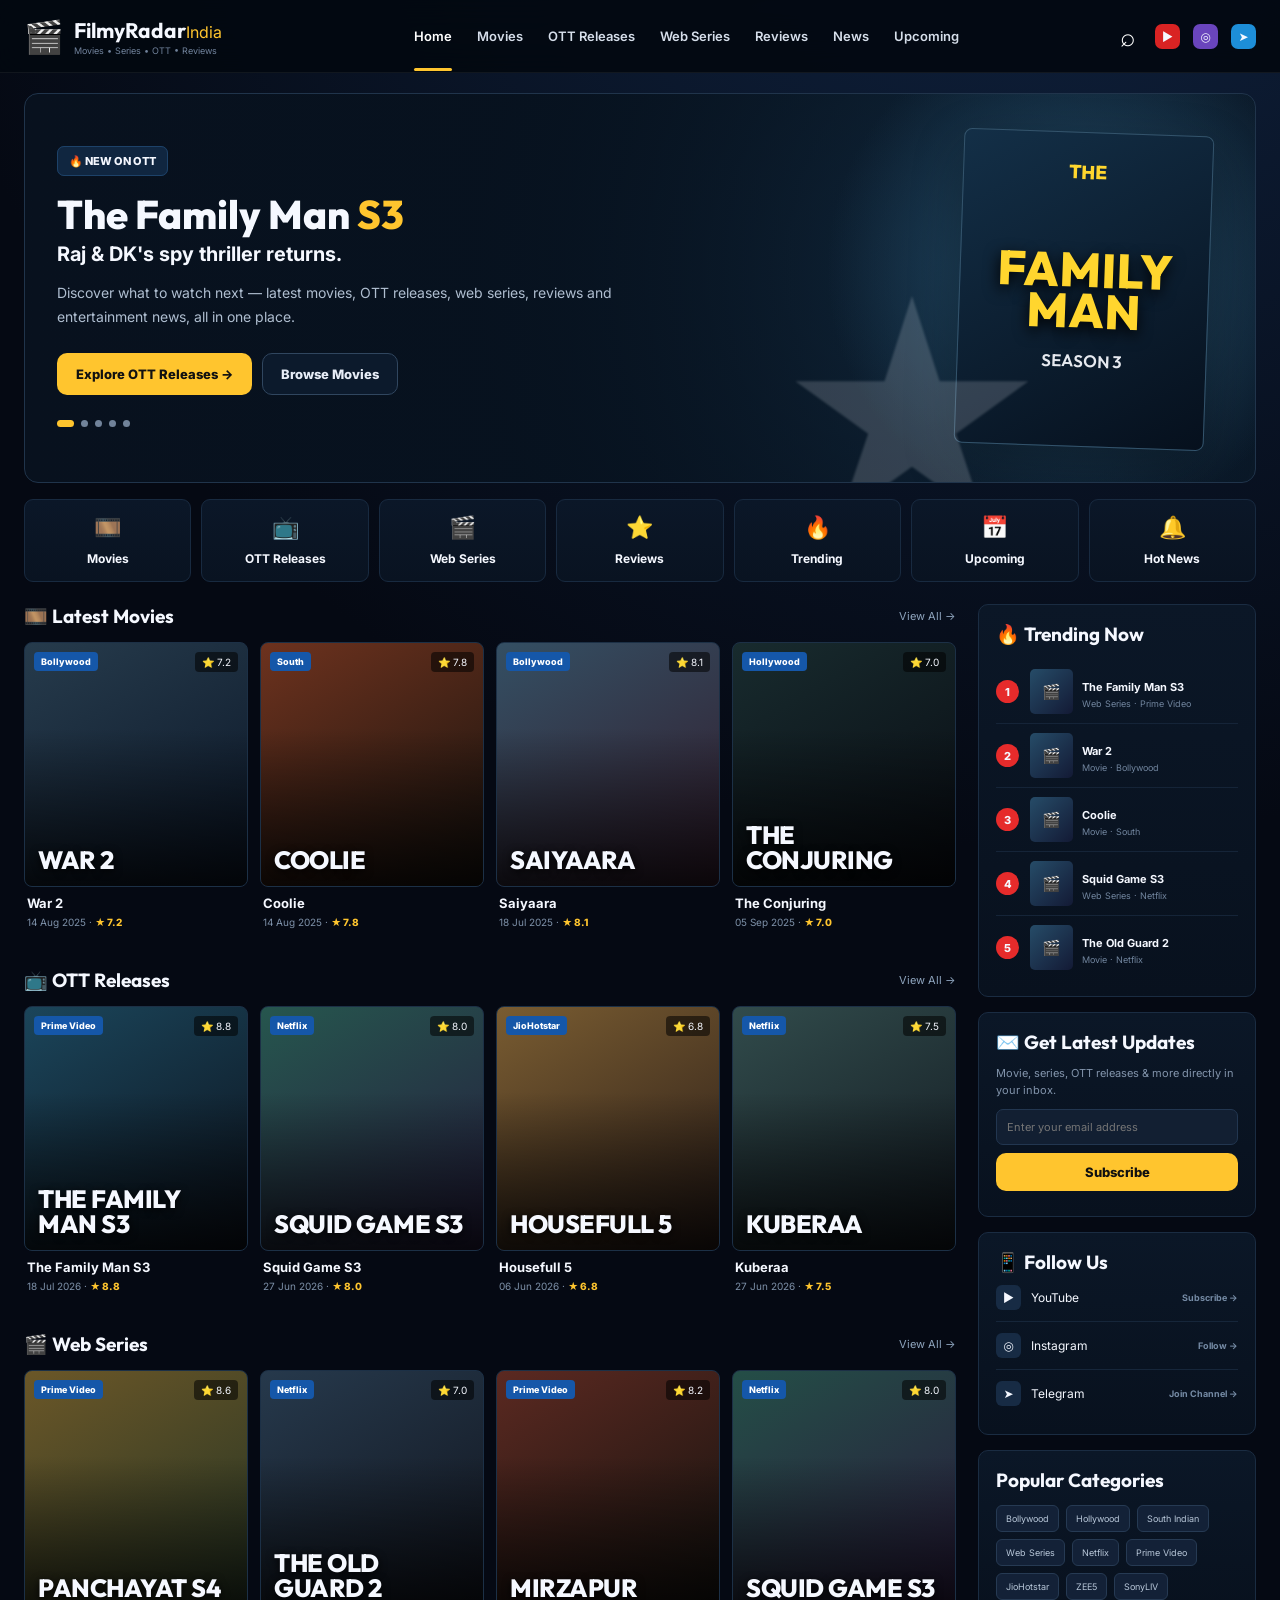
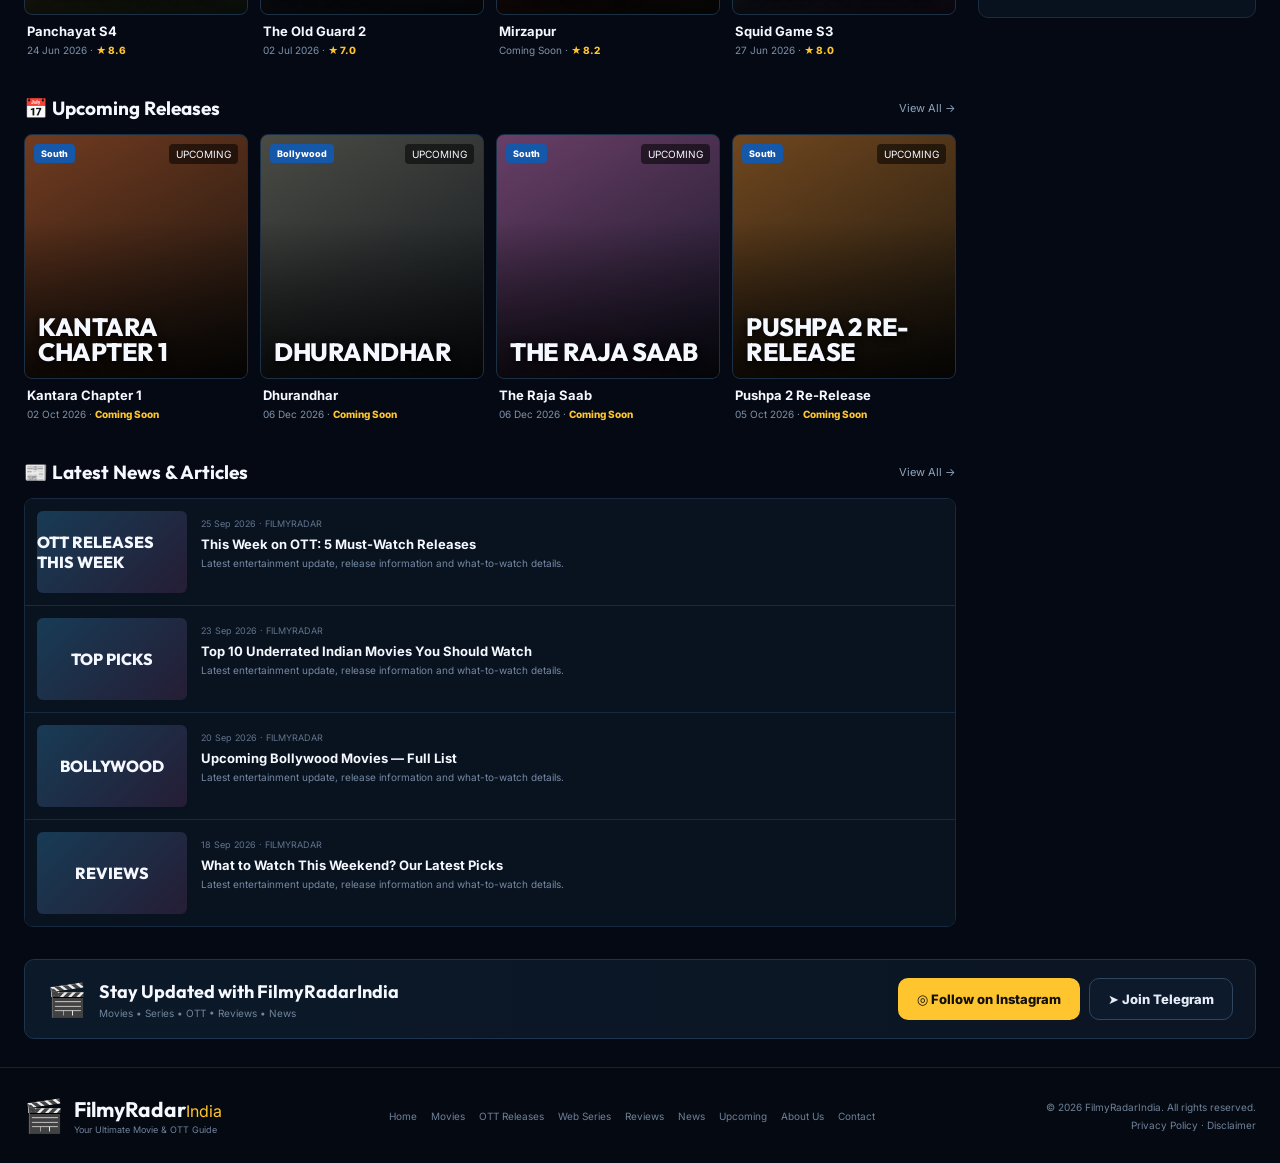
==== FilmyRadarIndia-website/index.html @ 2db6ef1a "Add files via upload" ====
<!DOCTYPE html>
<html lang="en">
<head>
  <meta charset="UTF-8">
  <meta name="viewport" content="width=device-width, initial-scale=1.0">
  <meta name="description" content="FilmyRadarIndia — Movies, Web Series, OTT releases, reviews, news and upcoming entertainment.">
  <title>FilmyRadarIndia — Movies, OTT, Web Series & Reviews</title>
  <link rel="preconnect" href="https://fonts.googleapis.com">
  <link rel="preconnect" href="https://fonts.gstatic.com" crossorigin>
  <link href="https://fonts.googleapis.com/css2?family=Inter:wght@400;500;600;700;800&family=Outfit:wght@500;600;700;800&display=swap" rel="stylesheet">
  <link rel="stylesheet" href="styles.css">
</head>
<body>
  <header class="header">
    <div class="container nav">
      <a class="brand" href="#">
        <span class="brand-icon">🎬</span>
        <span><b>FilmyRadar</b><em>India</em><small>Movies • Series • OTT • Reviews</small></span>
      </a>
      <button class="menu-btn" id="menuBtn" aria-label="Open menu">☰</button>
      <nav id="mainNav">
        <a class="active" href="#home">Home</a>
        <a href="#movies">Movies</a>
        <a href="#ott">OTT Releases</a>
        <a href="#series">Web Series</a>
        <a href="#reviews">Reviews</a>
        <a href="#news">News</a>
        <a href="#upcoming">Upcoming</a>
      </nav>
      <div class="nav-actions">
        <button class="icon-btn" id="searchBtn" aria-label="Search">⌕</button>
        <a href="#" aria-label="YouTube">▶</a>
        <a href="#" aria-label="Instagram">◎</a>
        <a href="#" aria-label="Telegram">➤</a>
      </div>
    </div>
    <div class="search-bar" id="searchBar">
      <div class="container search-inner">
        <input id="searchInput" type="search" placeholder="Search movies, series, OTT platforms..." autocomplete="off">
        <button id="clearSearch">Clear</button>
      </div>
    </div>
  </header>

  <main id="home">
    <section class="hero container">
      <div class="hero-copy">
        <span class="pill">🔥 NEW ON OTT</span>
        <h1>The Family Man <span>S3</span></h1>
        <h2>Raj & DK's spy thriller returns.</h2>
        <p>Discover what to watch next — latest movies, OTT releases, web series, reviews and entertainment news, all in one place.</p>
        <div class="hero-actions">
          <a class="btn primary" href="#ott">Explore OTT Releases →</a>
          <a class="btn ghost" href="#movies">Browse Movies</a>
        </div>
        <div class="dots"><i class="on"></i><i></i><i></i><i></i><i></i></div>
      </div>
      <div class="hero-art">
        <div class="hero-glow"></div>
        <div class="hero-poster">
          <div class="poster-top">THE</div>
          <strong>FAMILY<br>MAN</strong>
          <span>SEASON 3</span>
        </div>
        <div class="hero-person">★</div>
      </div>
    </section>

    <section class="container quick-grid">
      <a href="#movies"><span>🎞️</span><b>Movies</b></a>
      <a href="#ott"><span>📺</span><b>OTT Releases</b></a>
      <a href="#series"><span>🎬</span><b>Web Series</b></a>
      <a href="#reviews"><span>⭐</span><b>Reviews</b></a>
      <a href="#trending"><span>🔥</span><b>Trending</b></a>
      <a href="#upcoming"><span>📅</span><b>Upcoming</b></a>
      <a href="#news"><span>🔔</span><b>Hot News</b></a>
    </section>

    <div class="container content-layout">
      <div class="main-content">
        <section class="section" id="movies">
          <div class="section-head"><h2>🎞️ Latest Movies</h2><a href="#">View All →</a></div>
          <div class="card-grid" id="movieGrid"></div>
        </section>

        <section class="section" id="ott">
          <div class="section-head"><h2>📺 OTT Releases</h2><a href="#">View All →</a></div>
          <div class="card-grid" id="ottGrid"></div>
        </section>

        <section class="section" id="series">
          <div class="section-head"><h2>🎬 Web Series</h2><a href="#">View All →</a></div>
          <div class="card-grid" id="seriesGrid"></div>
        </section>

        <section class="section" id="upcoming">
          <div class="section-head"><h2>📅 Upcoming Releases</h2><a href="#">View All →</a></div>
          <div class="card-grid" id="upcomingGrid"></div>
        </section>

        <section class="section" id="news">
          <div class="section-head"><h2>📰 Latest News & Articles</h2><a href="#">View All →</a></div>
          <div class="news-list" id="newsList"></div>
        </section>
      </div>

      <aside class="sidebar">
        <section class="side-card" id="trending">
          <div class="side-head"><h2>🔥 Trending Now</h2></div>
          <div id="trendingList"></div>
        </section>

        <section class="side-card subscribe">
          <h2>✉️ Get Latest Updates</h2>
          <p>Movie, series, OTT releases & more directly in your inbox.</p>
          <form id="subscribeForm">
            <input type="email" required placeholder="Enter your email address">
            <button class="btn primary" type="submit">Subscribe</button>
          </form>
          <small id="subscribeMsg"></small>
        </section>

        <section class="side-card">
          <h2>📱 Follow Us</h2>
          <div class="social-list">
            <a href="#"><span>▶</span> YouTube <b>Subscribe →</b></a>
            <a href="#"><span>◎</span> Instagram <b>Follow →</b></a>
            <a href="#"><span>➤</span> Telegram <b>Join Channel →</b></a>
          </div>
        </section>

        <section class="side-card">
          <h2>Popular Categories</h2>
          <div class="tags">
            <button>Bollywood</button><button>Hollywood</button><button>South Indian</button>
            <button>Web Series</button><button>Netflix</button><button>Prime Video</button>
            <button>JioHotstar</button><button>ZEE5</button><button>SonyLIV</button>
          </div>
        </section>
      </aside>
    </div>

    <section class="container cta">
      <div>
        <span class="brand-icon">🎬</span>
        <div><h2>Stay Updated with FilmyRadarIndia</h2><p>Movies • Series • OTT • Reviews • News</p></div>
      </div>
      <div class="cta-buttons"><a class="btn primary" href="#">◎ Follow on Instagram</a><a class="btn ghost" href="#">➤ Join Telegram</a></div>
    </section>
  </main>

  <footer>
    <div class="container footer-grid">
      <div class="footer-brand"><a class="brand" href="#"><span class="brand-icon">🎬</span><span><b>FilmyRadar</b><em>India</em><small>Your Ultimate Movie & OTT Guide</small></span></a></div>
      <div class="footer-links"><a href="#home">Home</a><a href="#movies">Movies</a><a href="#ott">OTT Releases</a><a href="#series">Web Series</a><a href="#reviews">Reviews</a><a href="#news">News</a><a href="#upcoming">Upcoming</a><a href="#">About Us</a><a href="#">Contact</a></div>
      <div class="copyright">© 2026 FilmyRadarIndia. All rights reserved.<br><a href="#">Privacy Policy</a> · <a href="#">Disclaimer</a></div>
    </div>
  </footer>
  <div class="toast" id="toast"></div>
  <script src="script.js"></script>
</body>
</html>
---- FilmyRadarIndia-website/styles.css ----
:root{
  --bg:#050913;--bg2:#080f1b;--card:#0b1524;--card2:#0e1a2c;--line:#17283d;
  --text:#f5f8ff;--muted:#91a1b8;--yellow:#ffc52e;--yellow2:#ffdb63;--blue:#4d8dff;
  --shadow:0 18px 50px rgba(0,0,0,.28)
}
*{box-sizing:border-box}html{scroll-behavior:smooth}body{margin:0;background:radial-gradient(circle at 80% -10%,#102442 0,#050913 35%);color:var(--text);font-family:Inter,system-ui,sans-serif}a{text-decoration:none;color:inherit}button,input{font:inherit}.container{width:min(1400px,calc(100% - 48px));margin:auto}
.header{position:sticky;top:0;z-index:20;background:rgba(3,8,16,.9);backdrop-filter:blur(18px);border-bottom:1px solid rgba(255,255,255,.06)}.nav{height:72px;display:flex;align-items:center;gap:28px}
.brand{display:flex;align-items:center;gap:10px;min-width:235px}.brand-icon{font-size:32px}.brand b{font-family:Outfit;font-size:21px}.brand em{font-style:normal;color:var(--yellow)}.brand small{display:block;color:#71839c;font-size:9px;margin-top:2px}
nav{display:flex;align-items:center;gap:25px;flex:1;justify-content:center}nav a{font-size:13px;font-weight:600;color:#d6deea;padding:27px 0;position:relative}nav a:hover,nav a.active{color:#fff}nav a.active:after{content:"";position:absolute;bottom:0;left:0;right:0;height:3px;background:var(--yellow);border-radius:3px}
.nav-actions{display:flex;align-items:center;gap:13px}.nav-actions a{width:25px;height:25px;border-radius:7px;background:#16243a;display:grid;place-items:center;font-size:12px}.nav-actions a:first-of-type{background:#d92323}.nav-actions a:nth-of-type(2){background:#6a45bd}.nav-actions a:nth-of-type(3){background:#1d8ed8}.icon-btn,.menu-btn{background:none;border:0;color:#fff;font-size:26px;cursor:pointer}.menu-btn{display:none}.search-bar{display:none;border-top:1px solid var(--line);background:#070d18}.search-bar.open{display:block}.search-inner{padding:12px 0;display:flex;gap:10px}.search-inner input{flex:1;background:#0d192a;border:1px solid var(--line);border-radius:10px;padding:12px 15px;color:#fff;outline:none}.search-inner button{border:0;background:#17263a;color:#b9c7d9;border-radius:10px;padding:0 16px;cursor:pointer}
.hero{height:390px;margin-top:20px;border:1px solid #20344b;border-radius:14px;overflow:hidden;position:relative;background:linear-gradient(90deg,#08111e 0%,rgba(7,18,31,.88) 43%,rgba(8,17,29,.22) 100%),radial-gradient(circle at 75% 45%,#183a55,#07111e 50%);display:flex;align-items:center}.hero-copy{padding:45px 32px;position:relative;z-index:2;width:52%}.pill{font-size:11px;font-weight:800;background:#102640;border:1px solid #1d4269;border-radius:7px;padding:7px 11px}.hero h1{font:800 40px Outfit;margin:20px 0 3px}.hero h1 span{color:var(--yellow)}.hero h2{font-size:20px;margin:0 0 15px}.hero p{color:#afbed0;line-height:1.65;max-width:560px;font-size:14px}.hero-actions{display:flex;gap:10px;margin-top:25px}.btn{display:inline-flex;align-items:center;justify-content:center;border-radius:10px;padding:12px 18px;font-weight:800;font-size:13px;border:1px solid transparent;cursor:pointer}.primary{background:var(--yellow);color:#111}.primary:hover{background:var(--yellow2)}.ghost{background:#0c1a2c;border-color:#30465f;color:#e7edf7}.dots{display:flex;gap:7px;margin-top:25px}.dots i{width:7px;height:7px;border-radius:50%;background:#71839a}.dots i.on{width:17px;border-radius:5px;background:var(--yellow)}
.hero-art{position:absolute;right:0;top:0;height:100%;width:54%;overflow:hidden}.hero-glow{position:absolute;width:550px;height:550px;right:-100px;top:-100px;border-radius:50%;background:radial-gradient(circle,#244c67 0,transparent 65%)}.hero-person{position:absolute;right:31%;bottom:-100px;font-size:270px;opacity:.17;filter:blur(1px)}.hero-poster{position:absolute;right:7%;top:38px;width:250px;height:315px;border-radius:8px;background:linear-gradient(150deg,#132f47,#06101d);border:1px solid #33536b;box-shadow:var(--shadow);padding:27px;color:#ffd62e;text-align:center;transform:rotate(2deg)}.hero-poster .poster-top{font:800 19px Outfit}.hero-poster strong{display:block;font:800 48px/0.86 Outfit;margin-top:65px;text-shadow:0 5px 15px #000}.hero-poster span{display:block;color:#e6e9ef;margin-top:18px;font:600 17px Outfit}
.quick-grid{display:grid;grid-template-columns:repeat(7,1fr);gap:10px;margin-top:16px}.quick-grid a{background:linear-gradient(180deg,#0b1728,#091321);border:1px solid #182a40;border-radius:9px;padding:14px;text-align:center;transition:.2s}.quick-grid a:hover{transform:translateY(-2px);border-color:#315070}.quick-grid span{display:block;font-size:22px;margin-bottom:7px}.quick-grid b{font-size:12px}
.content-layout{display:grid;grid-template-columns:minmax(0,1fr) 278px;gap:22px;margin-top:22px}.section{margin-bottom:27px}.section-head,.side-head{display:flex;justify-content:space-between;align-items:center;margin-bottom:14px}.section-head h2,.side-card h2{font:700 19px Outfit;margin:0}.section-head a{font-size:11px;color:#8ea4bd}.card-grid{display:grid;grid-template-columns:repeat(4,1fr);gap:12px}.movie-card{min-width:0}.poster{height:245px;border-radius:8px;position:relative;overflow:hidden;border:1px solid #1c3046;display:flex;align-items:flex-end;padding:13px;background:linear-gradient(150deg,var(--c1),var(--c2))}.poster:after{content:"";position:absolute;inset:0;background:linear-gradient(transparent 35%,rgba(0,0,0,.78) 100%)}.poster-title{position:relative;z-index:1;font:800 25px/1 Outfit;text-transform:uppercase;letter-spacing:-.5px;text-shadow:0 2px 8px #000}.badge{position:absolute;top:9px;left:9px;z-index:2;background:#1557a9;color:#fff;padding:4px 7px;border-radius:4px;font-size:9px;font-weight:800}.rating{position:absolute;right:9px;top:9px;z-index:2;background:rgba(0,0,0,.55);padding:4px 7px;border-radius:4px;font-size:10px}.card-meta{padding:8px 3px}.card-meta h3{margin:0;font-size:13px}.card-meta p{margin:5px 0;color:#7f92aa;font-size:10px}.star{color:var(--yellow);font-weight:800}
.sidebar{display:flex;flex-direction:column;gap:15px}.side-card{background:linear-gradient(180deg,#0b1727,#08111e);border:1px solid #1a2c42;border-radius:10px;padding:17px}.trend{display:grid;grid-template-columns:25px 43px 1fr;gap:9px;align-items:center;padding:9px 0;border-bottom:1px solid #152438}.trend:last-child{border:0}.trend-num{width:23px;height:23px;border-radius:50%;background:#e62b2b;display:grid;place-items:center;font-size:11px;font-weight:800}.mini-poster{height:45px;border-radius:5px;background:linear-gradient(135deg,#264c68,#131a35);display:grid;place-items:center;font-size:15px}.trend b{font-size:11px}.trend small{display:block;color:#71859e;font-size:9px;margin-top:3px}.subscribe p{color:#8294ab;font-size:11px;line-height:1.5}.subscribe form{display:flex;flex-direction:column;gap:8px}.subscribe input{background:#121f32;border:1px solid #223650;color:#fff;border-radius:7px;padding:10px;font-size:11px}.subscribe .btn{padding:10px}.subscribe small{display:block;color:#79d49a;margin-top:8px}.social-list a{display:flex;align-items:center;gap:10px;padding:11px 0;border-bottom:1px solid #16263a;font-size:12px}.social-list a:last-child{border:0}.social-list span{width:25px;height:25px;border-radius:6px;display:grid;place-items:center;background:#172b44}.social-list b{margin-left:auto;color:#758ba5;font-size:9px}.tags{display:flex;flex-wrap:wrap;gap:7px;margin-top:13px}.tags button{border:1px solid #263a53;background:#132137;color:#b8c7d9;border-radius:6px;padding:7px 9px;font-size:9px;cursor:pointer}.tags button:hover{border-color:#4a6d95;color:#fff}
.news-list{border:1px solid #172a40;border-radius:9px;overflow:hidden}.news-item{display:grid;grid-template-columns:150px 1fr;gap:14px;padding:12px;border-bottom:1px solid #172a40;background:#091320}.news-item:last-child{border:0}.news-thumb{height:82px;border-radius:6px;background:linear-gradient(135deg,#183b55,#251d35);display:grid;place-items:center;font:800 16px Outfit}.news-item h3{margin:5px 0;font-size:13px}.news-item p{margin:0;color:#7589a1;font-size:10px}.news-item span{font-size:9px;color:#61748b}
.cta{margin-top:5px;margin-bottom:28px;border:1px solid #1e344c;background:linear-gradient(90deg,#0b1929,#0b1523);border-radius:10px;padding:18px 22px;display:flex;justify-content:space-between;align-items:center}.cta>div:first-child{display:flex;gap:12px;align-items:center}.cta h2{font:700 18px Outfit;margin:0}.cta p{margin:4px 0 0;color:#72859c;font-size:10px}.cta-buttons{display:flex;gap:9px}
footer{border-top:1px solid #122237;padding:28px 0;background:#040912}.footer-grid{display:grid;grid-template-columns:1.2fr 2fr 1fr;gap:30px;align-items:center}.footer-links{display:flex;flex-wrap:wrap;gap:14px}.footer-links a,.copyright{font-size:10px;color:#6f8198}.footer-links a:hover,.copyright a:hover{color:#fff}.copyright{text-align:right;line-height:1.8}.toast{position:fixed;bottom:20px;right:20px;background:#14243a;border:1px solid #304b69;color:#fff;padding:12px 15px;border-radius:8px;opacity:0;transform:translateY(10px);transition:.25s;z-index:50;font-size:12px}.toast.show{opacity:1;transform:none}

@media(max-width:1050px){nav{gap:14px}.nav-actions a{display:none}.quick-grid{grid-template-columns:repeat(4,1fr)}.content-layout{grid-template-columns:1fr}.sidebar{display:grid;grid-template-columns:repeat(2,1fr)}.card-grid{grid-template-columns:repeat(4,1fr)}.hero-art{opacity:.65}}
@media(max-width:760px){.container{width:min(100% - 24px,680px)}.nav{height:64px}.brand{min-width:0}.brand small{display:none}.menu-btn{display:block;margin-left:auto}nav{position:absolute;left:12px;right:12px;top:65px;display:none;flex-direction:column;align-items:stretch;gap:0;background:#091321;border:1px solid #1c3048;border-radius:10px;padding:8px;box-shadow:var(--shadow)}nav.open{display:flex}nav a{padding:12px}.nav-actions{display:none}.hero{height:500px}.hero-copy{width:100%;padding:30px 22px;align-self:flex-start;margin-top:20px}.hero h1{font-size:34px}.hero-art{width:100%;opacity:.35}.hero-poster{right:7%;top:155px;width:190px;height:250px}.hero-poster strong{font-size:37px;margin-top:48px}.quick-grid{grid-template-columns:repeat(3,1fr)}.card-grid{grid-template-columns:repeat(2,1fr)}.poster{height:235px}.sidebar{display:flex}.cta{flex-direction:column;align-items:flex-start;gap:15px}.cta-buttons{width:100%}.cta-buttons .btn{flex:1}.footer-grid{grid-template-columns:1fr}.copyright{text-align:left}.footer-links{gap:11px}.news-item{grid-template-columns:95px 1fr}.news-thumb{height:72px}}
@media(max-width:430px){.quick-grid{grid-template-columns:repeat(2,1fr)}.hero-actions{flex-direction:column}.hero-actions .btn{text-align:center}.card-grid{gap:9px}.poster{height:210px}.poster-title{font-size:20px}.section-head h2{font-size:17px}.cta-buttons{flex-direction:column}.news-item{grid-template-columns:1fr}.news-thumb{height:100px}}
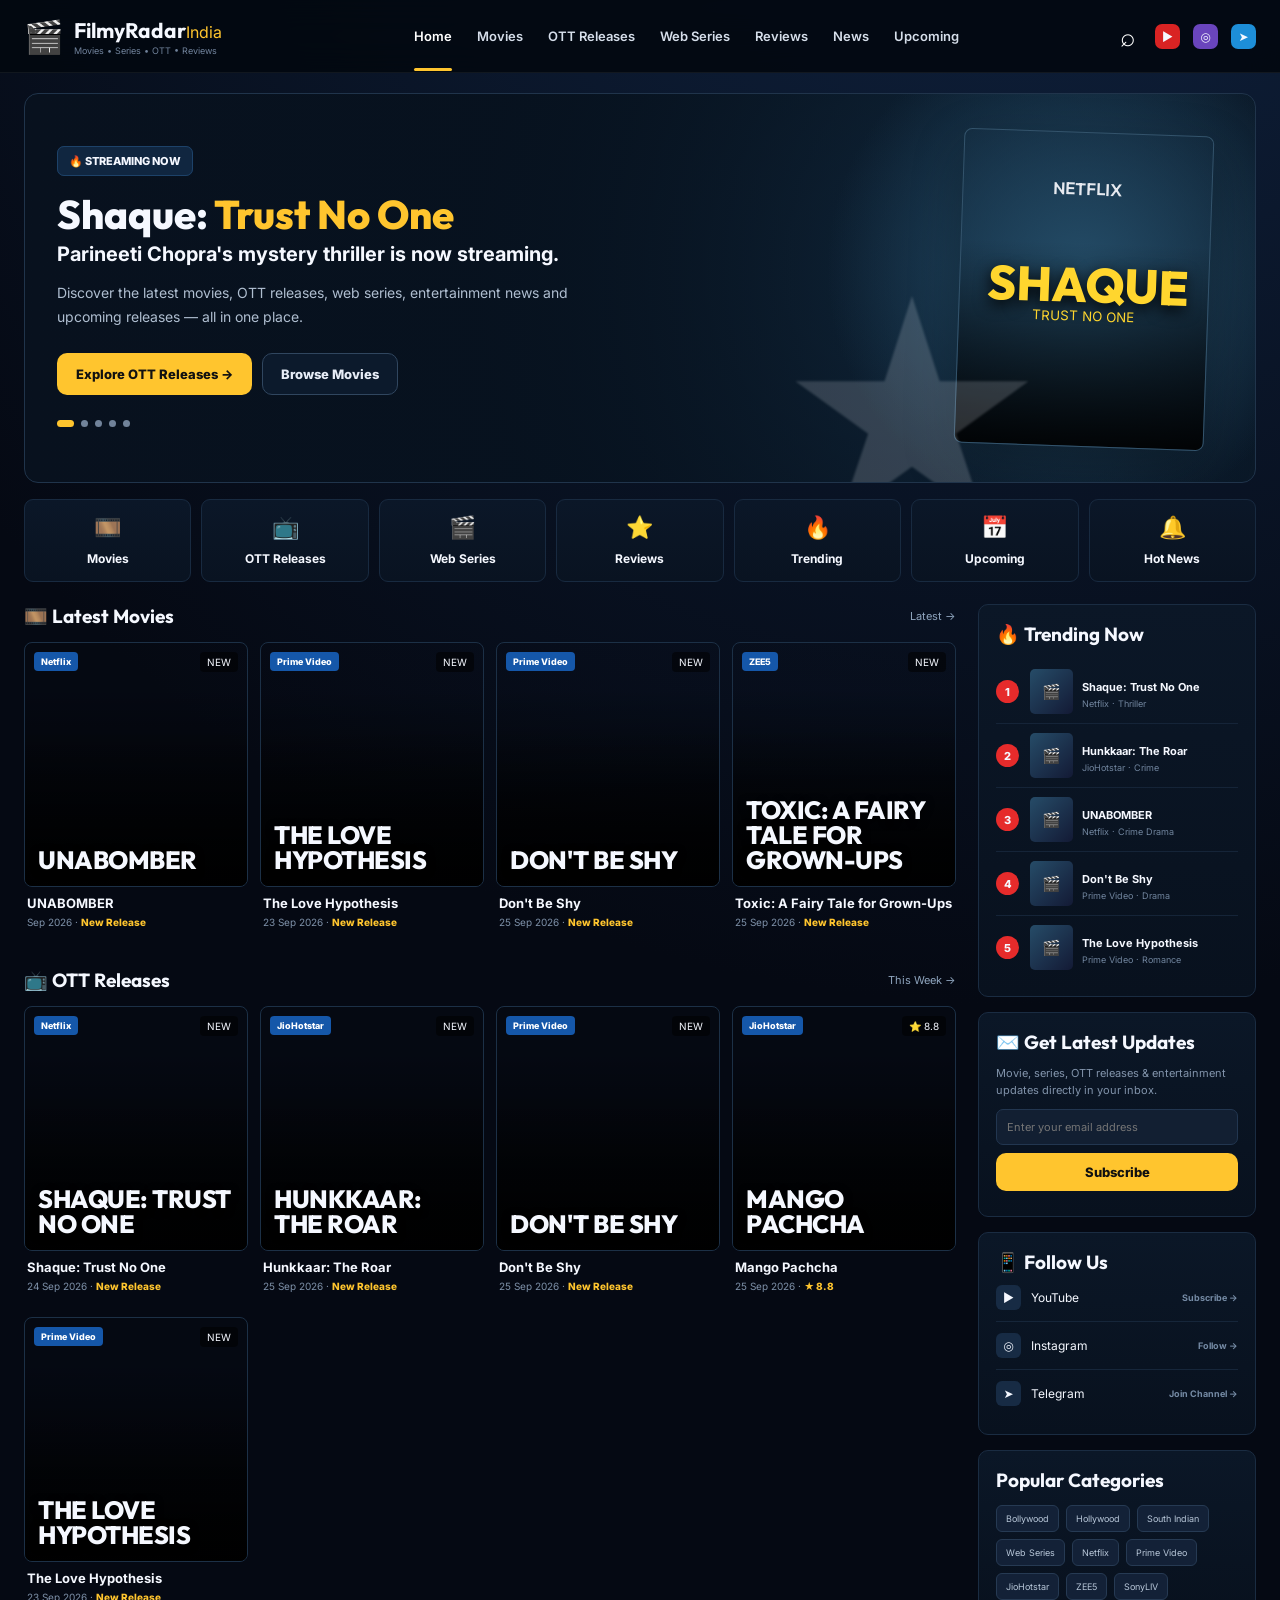
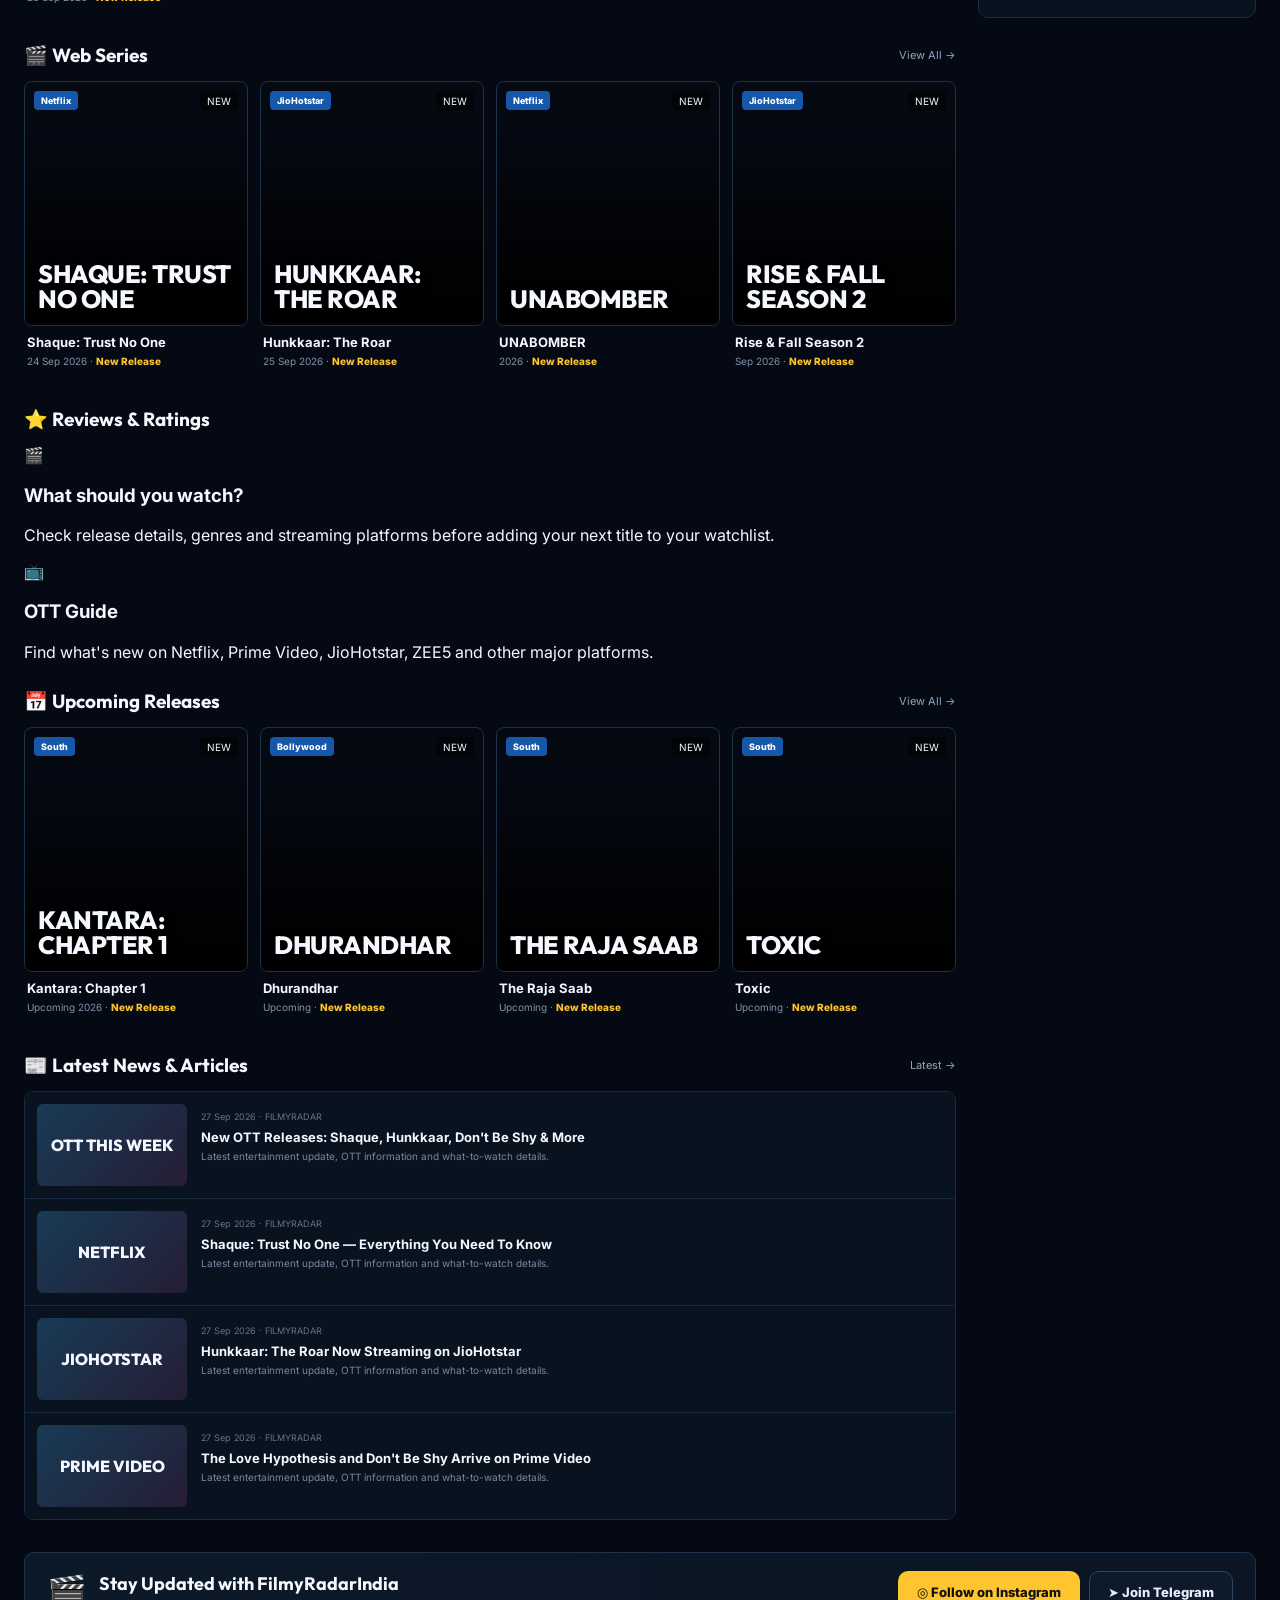
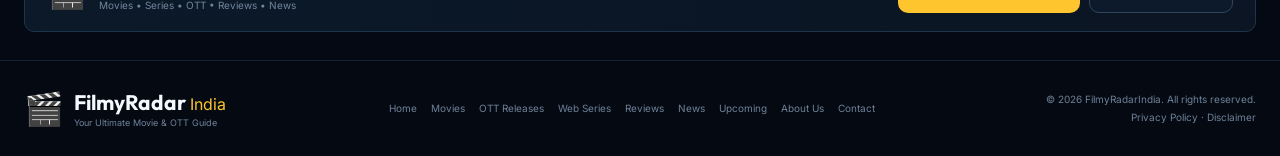
==== commit 054773c1: "Update index.html" ====
--- a/FilmyRadarIndia-website/index.html
+++ b/FilmyRadarIndia-website/index.html
@@ -3,160 +3,467 @@
 <head>
   <meta charset="UTF-8">
   <meta name="viewport" content="width=device-width, initial-scale=1.0">
-  <meta name="description" content="FilmyRadarIndia — Movies, Web Series, OTT releases, reviews, news and upcoming entertainment.">
+
+  <meta name="description" content="FilmyRadarIndia — Latest movies, OTT releases, web series, reviews, entertainment news and upcoming releases in India.">
+  <meta name="keywords" content="OTT releases 2026, Bollywood movies, web series, Netflix India, Prime Video, JioHotstar, movies today, upcoming movies">
+  <meta name="author" content="FilmyRadarIndia">
+
+  <meta property="og:title" content="FilmyRadarIndia — Movies, OTT & Web Series">
+  <meta property="og:description" content="Latest movies, OTT releases, web series and entertainment updates.">
+  <meta property="og:type" content="website">
+
   <title>FilmyRadarIndia — Movies, OTT, Web Series & Reviews</title>
+
   <link rel="preconnect" href="https://fonts.googleapis.com">
   <link rel="preconnect" href="https://fonts.gstatic.com" crossorigin>
   <link href="https://fonts.googleapis.com/css2?family=Inter:wght@400;500;600;700;800&family=Outfit:wght@500;600;700;800&display=swap" rel="stylesheet">
+
   <link rel="stylesheet" href="styles.css">
 </head>
+
 <body>
-  <header class="header">
-    <div class="container nav">
+
+<header class="header">
+  <div class="container nav">
+
+    <a class="brand" href="#home">
+      <span class="brand-icon">🎬</span>
+      <span>
+        <b>FilmyRadar</b><em>India</em>
+        <small>Movies • Series • OTT • Reviews</small>
+      </span>
+    </a>
+
+    <button class="menu-btn" id="menuBtn" aria-label="Open menu">☰</button>
+
+    <nav id="mainNav">
+      <a class="active" href="#home">Home</a>
+      <a href="#movies">Movies</a>
+      <a href="#ott">OTT Releases</a>
+      <a href="#series">Web Series</a>
+      <a href="#reviews">Reviews</a>
+      <a href="#news">News</a>
+      <a href="#upcoming">Upcoming</a>
+    </nav>
+
+    <div class="nav-actions">
+      <button class="icon-btn" id="searchBtn" aria-label="Search">⌕</button>
+
+      <a href="#" aria-label="YouTube">▶</a>
+      <a href="#" aria-label="Instagram">◎</a>
+      <a href="#" aria-label="Telegram">➤</a>
+    </div>
+  </div>
+
+  <div class="search-bar" id="searchBar">
+    <div class="container search-inner">
+      <input
+        id="searchInput"
+        type="search"
+        placeholder="Search movies, series, OTT platforms..."
+        autocomplete="off"
+      >
+      <button id="clearSearch">Clear</button>
+    </div>
+  </div>
+</header>
+
+
+<main id="home">
+
+  <!-- HERO -->
+  <section class="hero container">
+
+    <div class="hero-copy">
+
+      <span class="pill">🔥 STREAMING NOW</span>
+
+      <h1>Shaque: <span>Trust No One</span></h1>
+
+      <h2>Parineeti Chopra's mystery thriller is now streaming.</h2>
+
+      <p>
+        Discover the latest movies, OTT releases, web series,
+        entertainment news and upcoming releases — all in one place.
+      </p>
+
+      <div class="hero-actions">
+        <a class="btn primary" href="#ott">
+          Explore OTT Releases →
+        </a>
+
+        <a class="btn ghost" href="#movies">
+          Browse Movies
+        </a>
+      </div>
+
+      <div class="dots">
+        <i class="on"></i>
+        <i></i>
+        <i></i>
+        <i></i>
+        <i></i>
+      </div>
+
+    </div>
+
+    <div class="hero-art">
+
+      <div class="hero-glow"></div>
+
+      <div
+        class="hero-poster"
+        style="
+          background-image:
+          linear-gradient(180deg,transparent 35%,rgba(0,0,0,.9)),
+          url('https://occ-0-7977-2774.1.nflxso.net/dnm/api/v6/6AYY37jfdO6hpXcMjf9Yu5cnmO0/AAAABZaqthoMMZj-YgtRmNNSg4nqtB4gVOyFb47vITtrSTvFTPI6m2pWg2kmHgtpoX2PRxi30jBRHiC2ecphoka7YJE6LRVEGkexIUTB.jpg?r=5f2');
+          background-size:cover;
+          background-position:center;
+        "
+      >
+        <div class="poster-overlay">
+          <span>NETFLIX</span>
+          <strong>SHAQUE</strong>
+          <small>TRUST NO ONE</small>
+        </div>
+      </div>
+
+      <div class="hero-person">★</div>
+
+    </div>
+  </section>
+
+
+  <!-- QUICK NAV -->
+  <section class="container quick-grid">
+
+    <a href="#movies">
+      <span>🎞️</span>
+      <b>Movies</b>
+    </a>
+
+    <a href="#ott">
+      <span>📺</span>
+      <b>OTT Releases</b>
+    </a>
+
+    <a href="#series">
+      <span>🎬</span>
+      <b>Web Series</b>
+    </a>
+
+    <a href="#reviews">
+      <span>⭐</span>
+      <b>Reviews</b>
+    </a>
+
+    <a href="#trending">
+      <span>🔥</span>
+      <b>Trending</b>
+    </a>
+
+    <a href="#upcoming">
+      <span>📅</span>
+      <b>Upcoming</b>
+    </a>
+
+    <a href="#news">
+      <span>🔔</span>
+      <b>Hot News</b>
+    </a>
+
+  </section>
+
+
+  <div class="container content-layout">
+
+    <div class="main-content">
+
+      <!-- MOVIES -->
+      <section class="section" id="movies">
+
+        <div class="section-head">
+          <h2>🎞️ Latest Movies</h2>
+          <a href="#movies">Latest →</a>
+        </div>
+
+        <div class="card-grid" id="movieGrid"></div>
+
+      </section>
+
+
+      <!-- OTT -->
+      <section class="section" id="ott">
+
+        <div class="section-head">
+          <h2>📺 OTT Releases</h2>
+          <a href="#ott">This Week →</a>
+        </div>
+
+        <div class="card-grid" id="ottGrid"></div>
+
+      </section>
+
+
+      <!-- SERIES -->
+      <section class="section" id="series">
+
+        <div class="section-head">
+          <h2>🎬 Web Series</h2>
+          <a href="#series">View All →</a>
+        </div>
+
+        <div class="card-grid" id="seriesGrid"></div>
+
+      </section>
+
+
+      <!-- REVIEWS -->
+      <section class="section" id="reviews">
+
+        <div class="section-head">
+          <h2>⭐ Reviews & Ratings</h2>
+        </div>
+
+        <div class="review-box">
+
+          <article>
+            <span>🎬</span>
+            <div>
+              <h3>What should you watch?</h3>
+              <p>
+                Check release details, genres and streaming platforms
+                before adding your next title to your watchlist.
+              </p>
+            </div>
+          </article>
+
+          <article>
+            <span>📺</span>
+            <div>
+              <h3>OTT Guide</h3>
+              <p>
+                Find what's new on Netflix, Prime Video, JioHotstar,
+                ZEE5 and other major platforms.
+              </p>
+            </div>
+          </article>
+
+        </div>
+
+      </section>
+
+
+      <!-- UPCOMING -->
+      <section class="section" id="upcoming">
+
+        <div class="section-head">
+          <h2>📅 Upcoming Releases</h2>
+          <a href="#upcoming">View All →</a>
+        </div>
+
+        <div class="card-grid" id="upcomingGrid"></div>
+
+      </section>
+
+
+      <!-- NEWS -->
+      <section class="section" id="news">
+
+        <div class="section-head">
+          <h2>📰 Latest News & Articles</h2>
+          <a href="#news">Latest →</a>
+        </div>
+
+        <div class="news-list" id="newsList"></div>
+
+      </section>
+
+    </div>
+
+
+    <!-- SIDEBAR -->
+    <aside class="sidebar">
+
+      <section class="side-card" id="trending">
+
+        <div class="side-head">
+          <h2>🔥 Trending Now</h2>
+        </div>
+
+        <div id="trendingList"></div>
+
+      </section>
+
+
+      <section class="side-card subscribe">
+
+        <h2>✉️ Get Latest Updates</h2>
+
+        <p>
+          Movie, series, OTT releases & entertainment updates
+          directly in your inbox.
+        </p>
+
+        <form id="subscribeForm">
+
+          <input
+            type="email"
+            required
+            placeholder="Enter your email address"
+          >
+
+          <button class="btn primary" type="submit">
+            Subscribe
+          </button>
+
+        </form>
+
+        <small id="subscribeMsg"></small>
+
+      </section>
+
+
+      <section class="side-card">
+
+        <h2>📱 Follow Us</h2>
+
+        <div class="social-list">
+
+          <a href="#">
+            <span>▶</span>
+            YouTube
+            <b>Subscribe →</b>
+          </a>
+
+          <a href="#">
+            <span>◎</span>
+            Instagram
+            <b>Follow →</b>
+          </a>
+
+          <a href="#">
+            <span>➤</span>
+            Telegram
+            <b>Join Channel →</b>
+          </a>
+
+        </div>
+
+      </section>
+
+
+      <section class="side-card">
+
+        <h2>Popular Categories</h2>
+
+        <div class="tags">
+
+          <button>Bollywood</button>
+          <button>Hollywood</button>
+          <button>South Indian</button>
+          <button>Web Series</button>
+          <button>Netflix</button>
+          <button>Prime Video</button>
+          <button>JioHotstar</button>
+          <button>ZEE5</button>
+          <button>SonyLIV</button>
+
+        </div>
+
+      </section>
+
+    </aside>
+
+  </div>
+
+
+  <!-- CTA -->
+  <section class="container cta">
+
+    <div>
+
+      <span class="brand-icon">🎬</span>
+
+      <div>
+        <h2>Stay Updated with FilmyRadarIndia</h2>
+        <p>Movies • Series • OTT • Reviews • News</p>
+      </div>
+
+    </div>
+
+    <div class="cta-buttons">
+
+      <a class="btn primary" href="#">
+        ◎ Follow on Instagram
+      </a>
+
+      <a class="btn ghost" href="#">
+        ➤ Join Telegram
+      </a>
+
+    </div>
+
+  </section>
+
+</main>
+
+
+<footer>
+
+  <div class="container footer-grid">
+
+    <div class="footer-brand">
+
       <a class="brand" href="#">
+
         <span class="brand-icon">🎬</span>
-        <span><b>FilmyRadar</b><em>India</em><small>Movies • Series • OTT • Reviews</small></span>
+
+        <span>
+          <b>FilmyRadar</b>
+          <em>India</em>
+          <small>Your Ultimate Movie & OTT Guide</small>
+        </span>
+
       </a>
-      <button class="menu-btn" id="menuBtn" aria-label="Open menu">☰</button>
-      <nav id="mainNav">
-        <a class="active" href="#home">Home</a>
-        <a href="#movies">Movies</a>
-        <a href="#ott">OTT Releases</a>
-        <a href="#series">Web Series</a>
-        <a href="#reviews">Reviews</a>
-        <a href="#news">News</a>
-        <a href="#upcoming">Upcoming</a>
-      </nav>
-      <div class="nav-actions">
-        <button class="icon-btn" id="searchBtn" aria-label="Search">⌕</button>
-        <a href="#" aria-label="YouTube">▶</a>
-        <a href="#" aria-label="Instagram">◎</a>
-        <a href="#" aria-label="Telegram">➤</a>
-      </div>
-    </div>
-    <div class="search-bar" id="searchBar">
-      <div class="container search-inner">
-        <input id="searchInput" type="search" placeholder="Search movies, series, OTT platforms..." autocomplete="off">
-        <button id="clearSearch">Clear</button>
-      </div>
-    </div>
-  </header>
-
-  <main id="home">
-    <section class="hero container">
-      <div class="hero-copy">
-        <span class="pill">🔥 NEW ON OTT</span>
-        <h1>The Family Man <span>S3</span></h1>
-        <h2>Raj & DK's spy thriller returns.</h2>
-        <p>Discover what to watch next — latest movies, OTT releases, web series, reviews and entertainment news, all in one place.</p>
-        <div class="hero-actions">
-          <a class="btn primary" href="#ott">Explore OTT Releases →</a>
-          <a class="btn ghost" href="#movies">Browse Movies</a>
-        </div>
-        <div class="dots"><i class="on"></i><i></i><i></i><i></i><i></i></div>
-      </div>
-      <div class="hero-art">
-        <div class="hero-glow"></div>
-        <div class="hero-poster">
-          <div class="poster-top">THE</div>
-          <strong>FAMILY<br>MAN</strong>
-          <span>SEASON 3</span>
-        </div>
-        <div class="hero-person">★</div>
-      </div>
-    </section>
-
-    <section class="container quick-grid">
-      <a href="#movies"><span>🎞️</span><b>Movies</b></a>
-      <a href="#ott"><span>📺</span><b>OTT Releases</b></a>
-      <a href="#series"><span>🎬</span><b>Web Series</b></a>
-      <a href="#reviews"><span>⭐</span><b>Reviews</b></a>
-      <a href="#trending"><span>🔥</span><b>Trending</b></a>
-      <a href="#upcoming"><span>📅</span><b>Upcoming</b></a>
-      <a href="#news"><span>🔔</span><b>Hot News</b></a>
-    </section>
-
-    <div class="container content-layout">
-      <div class="main-content">
-        <section class="section" id="movies">
-          <div class="section-head"><h2>🎞️ Latest Movies</h2><a href="#">View All →</a></div>
-          <div class="card-grid" id="movieGrid"></div>
-        </section>
-
-        <section class="section" id="ott">
-          <div class="section-head"><h2>📺 OTT Releases</h2><a href="#">View All →</a></div>
-          <div class="card-grid" id="ottGrid"></div>
-        </section>
-
-        <section class="section" id="series">
-          <div class="section-head"><h2>🎬 Web Series</h2><a href="#">View All →</a></div>
-          <div class="card-grid" id="seriesGrid"></div>
-        </section>
-
-        <section class="section" id="upcoming">
-          <div class="section-head"><h2>📅 Upcoming Releases</h2><a href="#">View All →</a></div>
-          <div class="card-grid" id="upcomingGrid"></div>
-        </section>
-
-        <section class="section" id="news">
-          <div class="section-head"><h2>📰 Latest News & Articles</h2><a href="#">View All →</a></div>
-          <div class="news-list" id="newsList"></div>
-        </section>
-      </div>
-
-      <aside class="sidebar">
-        <section class="side-card" id="trending">
-          <div class="side-head"><h2>🔥 Trending Now</h2></div>
-          <div id="trendingList"></div>
-        </section>
-
-        <section class="side-card subscribe">
-          <h2>✉️ Get Latest Updates</h2>
-          <p>Movie, series, OTT releases & more directly in your inbox.</p>
-          <form id="subscribeForm">
-            <input type="email" required placeholder="Enter your email address">
-            <button class="btn primary" type="submit">Subscribe</button>
-          </form>
-          <small id="subscribeMsg"></small>
-        </section>
-
-        <section class="side-card">
-          <h2>📱 Follow Us</h2>
-          <div class="social-list">
-            <a href="#"><span>▶</span> YouTube <b>Subscribe →</b></a>
-            <a href="#"><span>◎</span> Instagram <b>Follow →</b></a>
-            <a href="#"><span>➤</span> Telegram <b>Join Channel →</b></a>
-          </div>
-        </section>
-
-        <section class="side-card">
-          <h2>Popular Categories</h2>
-          <div class="tags">
-            <button>Bollywood</button><button>Hollywood</button><button>South Indian</button>
-            <button>Web Series</button><button>Netflix</button><button>Prime Video</button>
-            <button>JioHotstar</button><button>ZEE5</button><button>SonyLIV</button>
-          </div>
-        </section>
-      </aside>
-    </div>
-
-    <section class="container cta">
-      <div>
-        <span class="brand-icon">🎬</span>
-        <div><h2>Stay Updated with FilmyRadarIndia</h2><p>Movies • Series • OTT • Reviews • News</p></div>
-      </div>
-      <div class="cta-buttons"><a class="btn primary" href="#">◎ Follow on Instagram</a><a class="btn ghost" href="#">➤ Join Telegram</a></div>
-    </section>
-  </main>
-
-  <footer>
-    <div class="container footer-grid">
-      <div class="footer-brand"><a class="brand" href="#"><span class="brand-icon">🎬</span><span><b>FilmyRadar</b><em>India</em><small>Your Ultimate Movie & OTT Guide</small></span></a></div>
-      <div class="footer-links"><a href="#home">Home</a><a href="#movies">Movies</a><a href="#ott">OTT Releases</a><a href="#series">Web Series</a><a href="#reviews">Reviews</a><a href="#news">News</a><a href="#upcoming">Upcoming</a><a href="#">About Us</a><a href="#">Contact</a></div>
-      <div class="copyright">© 2026 FilmyRadarIndia. All rights reserved.<br><a href="#">Privacy Policy</a> · <a href="#">Disclaimer</a></div>
-    </div>
-  </footer>
-  <div class="toast" id="toast"></div>
-  <script src="script.js"></script>
+
+    </div>
+
+
+    <div class="footer-links">
+
+      <a href="#home">Home</a>
+      <a href="#movies">Movies</a>
+      <a href="#ott">OTT Releases</a>
+      <a href="#series">Web Series</a>
+      <a href="#reviews">Reviews</a>
+      <a href="#news">News</a>
+      <a href="#upcoming">Upcoming</a>
+      <a href="#">About Us</a>
+      <a href="#">Contact</a>
+
+    </div>
+
+
+    <div class="copyright">
+
+      © 2026 FilmyRadarIndia. All rights reserved.
+      <br>
+
+      <a href="#">Privacy Policy</a>
+      ·
+      <a href="#">Disclaimer</a>
+
+    </div>
+
+  </div>
+
+</footer>
+
+
+<div class="toast" id="toast"></div>
+
+<script src="script.js"></script>
+
 </body>
-</html>+</html>
